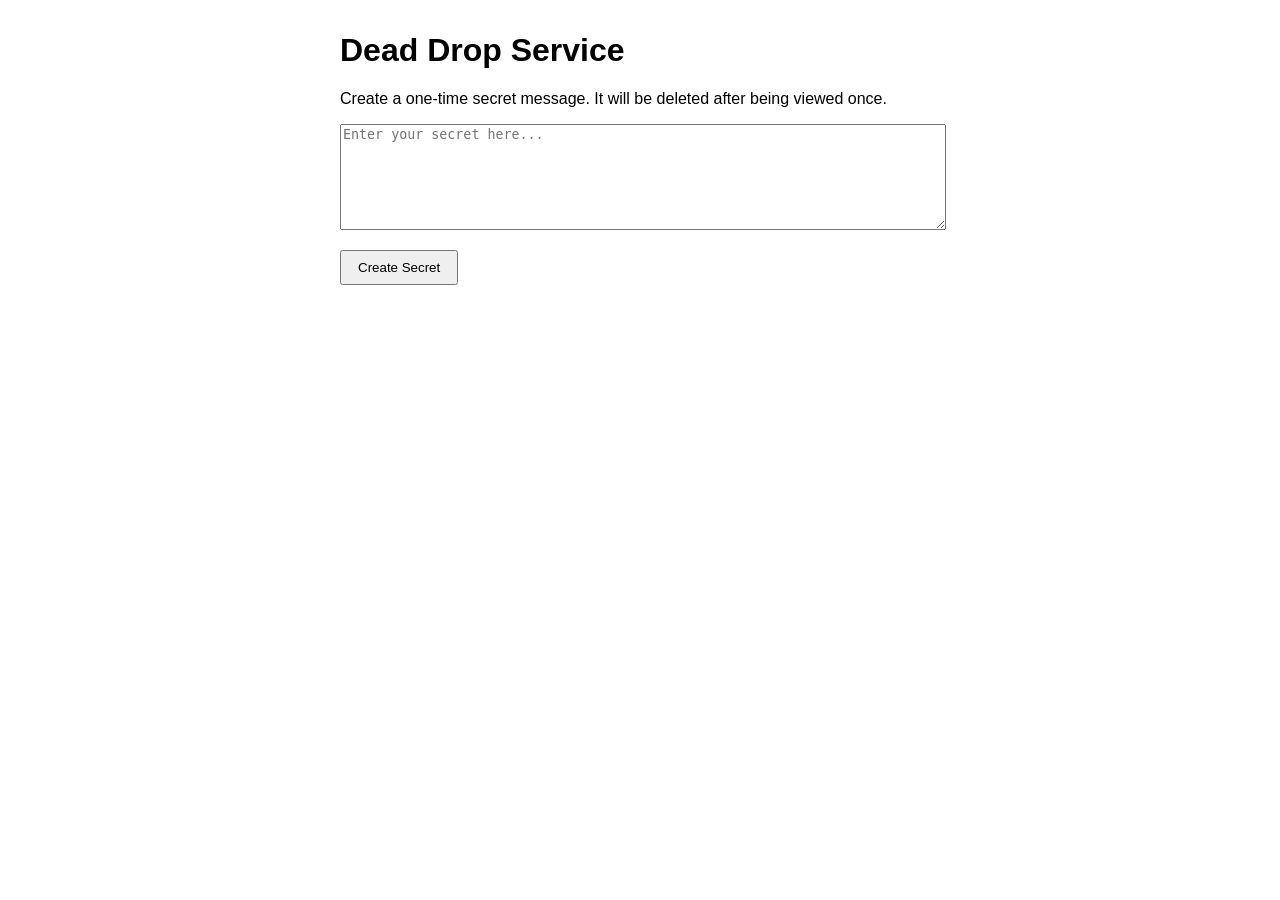
==== templates/index.html @ e65b7b0e "Add web-server and html forms" ====
<!DOCTYPE html>
<html lang="en">
<head>
    <meta charset="UTF-8">
    <meta name="viewport" content="width=device-width, initial-scale=1.0">
    <title>Dead Drop Service</title>
    <style>
        body { font-family: sans-serif; max-width: 600px; margin: 2rem auto; padding: 0 1rem; }
        textarea { width: 100%; height: 100px; margin-bottom: 1rem; }
        button { padding: 0.5rem 1rem; cursor: pointer; }
        #result { margin-top: 1rem; padding: 1rem; background: #f0f0f0; border-radius: 4px; display: none; }
        .error { color: red; }
    </style>
</head>
<body>
    <h1>Dead Drop Service</h1>
    <p>Create a one-time secret message. It will be deleted after being viewed once.</p>
    
    <textarea id="secretText" placeholder="Enter your secret here..."></textarea>
    <button onclick="createSecret()">Create Secret</button>

    <div id="result">
        <p>Secret link (copy this):</p>
        <code id="secretLink"></code>
    </div>

    <script>
        async function createSecret() {
            const text = document.getElementById('secretText').value;
            if (!text) return;

            try {
                const response = await fetch('/api/secret', {
                    method: 'POST',
                    headers: { 'Content-Type': 'application/json' },
                    body: JSON.stringify({ secret: text })
                });

                if (response.ok) {
                    const data = await response.json();
                    const link = `${window.location.protocol}//${window.location.host}/secret/${data.id}`;
                    document.getElementById('secretLink').textContent = link;
                    document.getElementById('result').style.display = 'block';
                } else {
                    alert('Error creating secret');
                }
            } catch (e) {
                console.error(e);
                alert('Network error');
            }
        }
    </script>
</body>
</html>
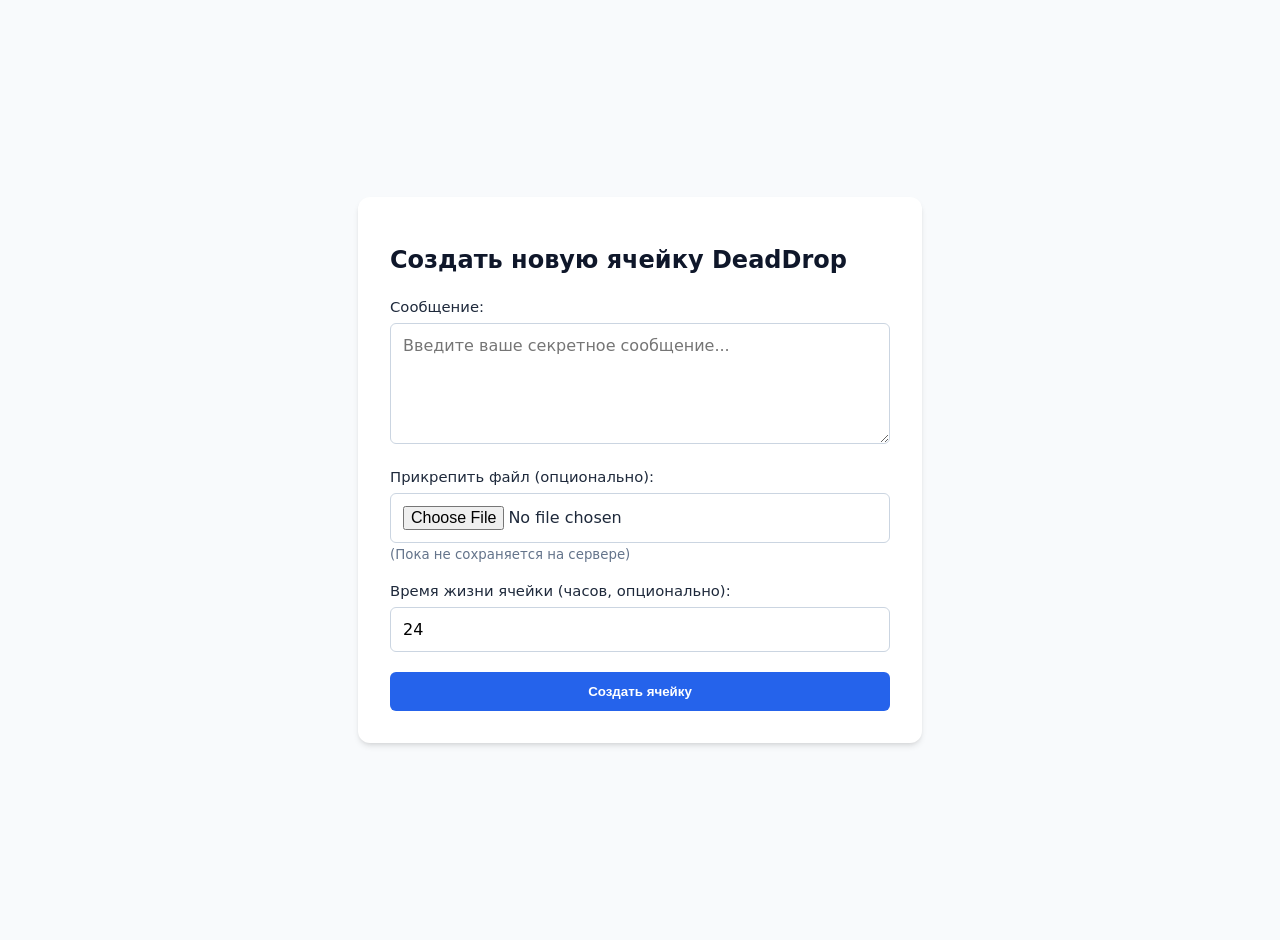
==== commit 44f311ad: "Refactor .html files" ====
--- a/templates/index.html
+++ b/templates/index.html
@@ -1,54 +1,194 @@
 <!DOCTYPE html>
-<html lang="en">
+<html lang="ru">
+
 <head>
     <meta charset="UTF-8">
     <meta name="viewport" content="width=device-width, initial-scale=1.0">
-    <title>Dead Drop Service</title>
+    <title>Создать новую ячейку DeadDrop</title>
     <style>
-        body { font-family: sans-serif; max-width: 600px; margin: 2rem auto; padding: 0 1rem; }
-        textarea { width: 100%; height: 100px; margin-bottom: 1rem; }
-        button { padding: 0.5rem 1rem; cursor: pointer; }
-        #result { margin-top: 1rem; padding: 1rem; background: #f0f0f0; border-radius: 4px; display: none; }
-        .error { color: red; }
+        :root {
+            --primary-color: #2563eb;
+            --bg-color: #f8fafc;
+            --card-bg: #ffffff;
+            --text-color: #1e293b;
+            --border-radius: 12px;
+        }
+
+        body {
+            font-family: 'Inter', system-ui, -apple-system, sans-serif;
+            background-color: var(--bg-color);
+            color: var(--text-color);
+            display: flex;
+            justify-content: center;
+            align-items: center;
+            min-height: 100vh;
+            margin: 0;
+            padding: 20px;
+        }
+
+        .container {
+            background: var(--card-bg);
+            padding: 2rem;
+            border-radius: var(--border-radius);
+            box-shadow: 0 4px 6px -1px rgb(0 0 0 / 0.1), 0 2px 4px -2px rgb(0 0 0 / 0.1);
+            width: 100%;
+            max-width: 500px;
+        }
+
+        h1 {
+            font-size: 1.5rem;
+            margin-bottom: 1.5rem;
+            color: #0f172a;
+        }
+
+        .form-group {
+            margin-bottom: 1.25rem;
+        }
+
+        label {
+            display: block;
+            margin-bottom: 0.5rem;
+            font-weight: 500;
+            font-size: 0.925rem;
+        }
+
+        textarea,
+        input[type="number"],
+        input[type="file"] {
+            width: 100%;
+            padding: 0.75rem;
+            border: 1px solid #cbd5e1;
+            border-radius: 6px;
+            font-family: inherit;
+            font-size: 1rem;
+            box-sizing: border-box;
+            /* Важно для padding */
+            transition: border-color 0.2s;
+        }
+
+        textarea:focus,
+        input:focus {
+            outline: none;
+            border-color: var(--primary-color);
+            box-shadow: 0 0 0 3px rgba(37, 99, 235, 0.1);
+        }
+
+        textarea {
+            resize: vertical;
+            min-height: 120px;
+        }
+
+        .btn {
+            background-color: var(--primary-color);
+            color: white;
+            border: none;
+            padding: 0.75rem 1.5rem;
+            border-radius: 6px;
+            font-weight: 600;
+            cursor: pointer;
+            width: 100%;
+            transition: background-color 0.2s;
+        }
+
+        .btn:hover {
+            background-color: #1d4ed8;
+        }
+
+        #result {
+            margin-top: 1.5rem;
+            padding: 1rem;
+            background: #f1f5f9;
+            border-radius: 6px;
+            display: none;
+            border: 1px solid #e2e8f0;
+        }
+
+        #result p {
+            margin: 0 0 0.5rem 0;
+            font-weight: 500;
+        }
+
+        #secretLink {
+            word-break: break-all;
+            font-family: monospace;
+            background: white;
+            padding: 4px 8px;
+            border-radius: 4px;
+            border: 1px solid #e2e8f0;
+            display: block;
+        }
     </style>
 </head>
+
 <body>
-    <h1>Dead Drop Service</h1>
-    <p>Create a one-time secret message. It will be deleted after being viewed once.</p>
-    
-    <textarea id="secretText" placeholder="Enter your secret here..."></textarea>
-    <button onclick="createSecret()">Create Secret</button>
 
-    <div id="result">
-        <p>Secret link (copy this):</p>
-        <code id="secretLink"></code>
+    <div class="container">
+        <h1>Создать новую ячейку DeadDrop</h1>
+
+        <form id="createForm" action="#" onsubmit="handleForm(event)">
+            <div class="form-group">
+                <label for="message">Сообщение:</label>
+                <textarea id="message" name="message" rows="5" required
+                    placeholder="Введите ваше секретное сообщение..."></textarea>
+            </div>
+
+            <div class="form-group">
+                <label for="file">Прикрепить файл (опционально):</label>
+                <input type="file" id="file" name="file">
+                <small style="color: #64748b; display: block; margin-top: 4px;">(Пока не сохраняется на сервере)</small>
+            </div>
+
+            <div class="form-group">
+                <label for="ttl">Время жизни ячейки (часов, опционально):</label>
+                <input type="number" id="ttl" name="ttl" min="1" placeholder="Например, 24" value="24">
+            </div>
+
+            <button type="submit" class="btn">Создать ячейку</button>
+        </form>
+
+        <div id="result">
+            <p>Ссылка на ячейку (скопируйте её):</p>
+            <code id="secretLink">...</code>
+        </div>
     </div>
 
     <script>
-        async function createSecret() {
-            const text = document.getElementById('secretText').value;
-            if (!text) return;
+        async function handleForm(event) {
+            event.preventDefault();
+
+            const message = document.getElementById('message').value;
+            // Файл и TTL пока игнорируем, так как бэкенд их не ждет
+
+            if (!message) return;
 
             try {
                 const response = await fetch('/api/secret', {
                     method: 'POST',
                     headers: { 'Content-Type': 'application/json' },
-                    body: JSON.stringify({ secret: text })
+                    body: JSON.stringify({
+                        secret: message
+                    })
                 });
 
                 if (response.ok) {
                     const data = await response.json();
                     const link = `${window.location.protocol}//${window.location.host}/secret/${data.id}`;
+
                     document.getElementById('secretLink').textContent = link;
                     document.getElementById('result').style.display = 'block';
+
+                    // Опционально: очистить форму
+                    // document.getElementById('message').value = '';
                 } else {
-                    alert('Error creating secret');
+                    alert('Ошибка при создании ячейки');
                 }
             } catch (e) {
                 console.error(e);
-                alert('Network error');
+                alert('Ошибка сети или сервера');
             }
         }
     </script>
+
 </body>
-</html>
+
+</html>
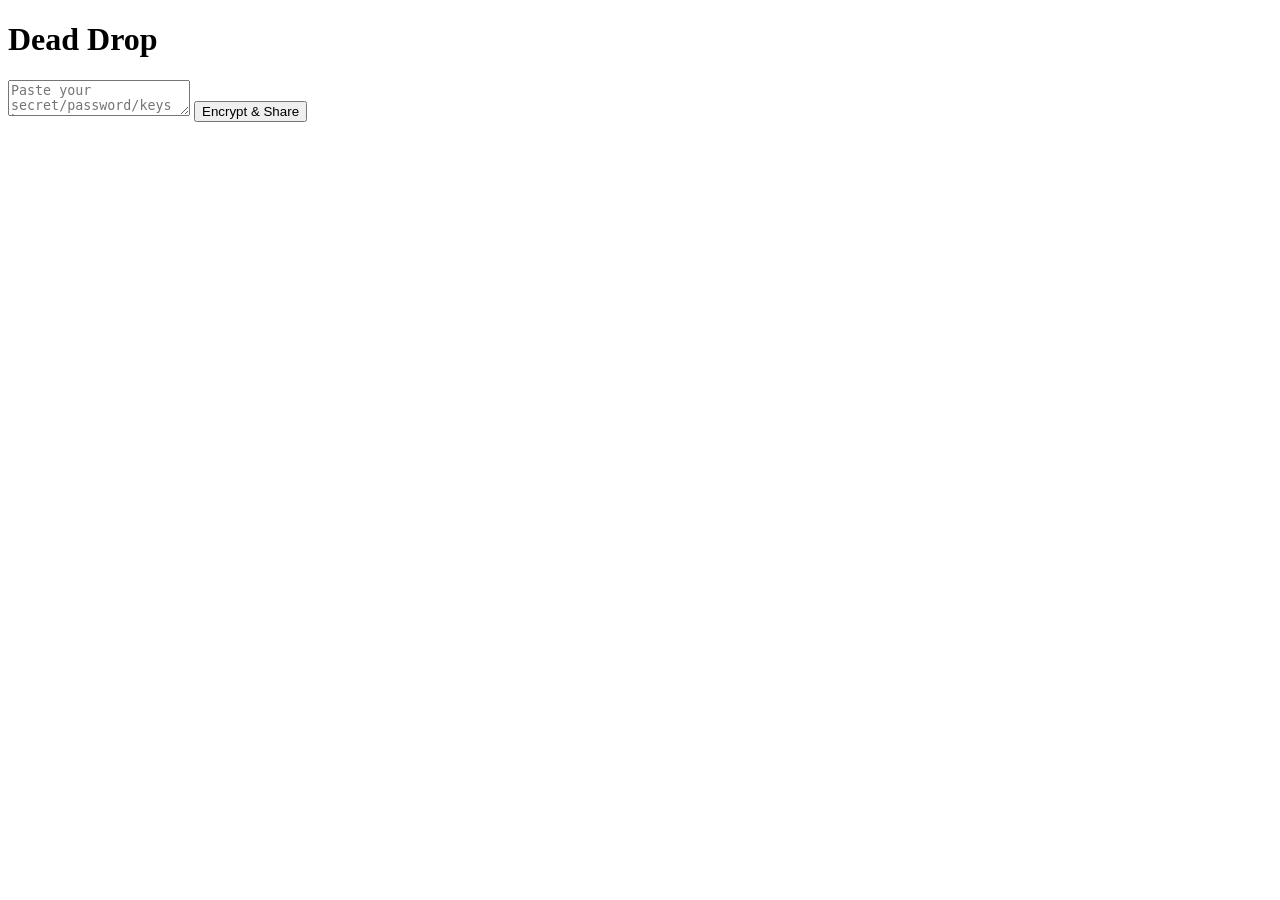
==== commit 69ffd91a: "Update UI to fashion Hacker UI" ====
--- a/templates/index.html
+++ b/templates/index.html
@@ -1,194 +1,66 @@
 <!DOCTYPE html>
-<html lang="ru">
+<html lang="en">
 
 <head>
     <meta charset="UTF-8">
     <meta name="viewport" content="width=device-width, initial-scale=1.0">
-    <title>Создать новую ячейку DeadDrop</title>
-    <style>
-        :root {
-            --primary-color: #2563eb;
-            --bg-color: #f8fafc;
-            --card-bg: #ffffff;
-            --text-color: #1e293b;
-            --border-radius: 12px;
-        }
-
-        body {
-            font-family: 'Inter', system-ui, -apple-system, sans-serif;
-            background-color: var(--bg-color);
-            color: var(--text-color);
-            display: flex;
-            justify-content: center;
-            align-items: center;
-            min-height: 100vh;
-            margin: 0;
-            padding: 20px;
-        }
-
-        .container {
-            background: var(--card-bg);
-            padding: 2rem;
-            border-radius: var(--border-radius);
-            box-shadow: 0 4px 6px -1px rgb(0 0 0 / 0.1), 0 2px 4px -2px rgb(0 0 0 / 0.1);
-            width: 100%;
-            max-width: 500px;
-        }
-
-        h1 {
-            font-size: 1.5rem;
-            margin-bottom: 1.5rem;
-            color: #0f172a;
-        }
-
-        .form-group {
-            margin-bottom: 1.25rem;
-        }
-
-        label {
-            display: block;
-            margin-bottom: 0.5rem;
-            font-weight: 500;
-            font-size: 0.925rem;
-        }
-
-        textarea,
-        input[type="number"],
-        input[type="file"] {
-            width: 100%;
-            padding: 0.75rem;
-            border: 1px solid #cbd5e1;
-            border-radius: 6px;
-            font-family: inherit;
-            font-size: 1rem;
-            box-sizing: border-box;
-            /* Важно для padding */
-            transition: border-color 0.2s;
-        }
-
-        textarea:focus,
-        input:focus {
-            outline: none;
-            border-color: var(--primary-color);
-            box-shadow: 0 0 0 3px rgba(37, 99, 235, 0.1);
-        }
-
-        textarea {
-            resize: vertical;
-            min-height: 120px;
-        }
-
-        .btn {
-            background-color: var(--primary-color);
-            color: white;
-            border: none;
-            padding: 0.75rem 1.5rem;
-            border-radius: 6px;
-            font-weight: 600;
-            cursor: pointer;
-            width: 100%;
-            transition: background-color 0.2s;
-        }
-
-        .btn:hover {
-            background-color: #1d4ed8;
-        }
-
-        #result {
-            margin-top: 1.5rem;
-            padding: 1rem;
-            background: #f1f5f9;
-            border-radius: 6px;
-            display: none;
-            border: 1px solid #e2e8f0;
-        }
-
-        #result p {
-            margin: 0 0 0.5rem 0;
-            font-weight: 500;
-        }
-
-        #secretLink {
-            word-break: break-all;
-            font-family: monospace;
-            background: white;
-            padding: 4px 8px;
-            border-radius: 4px;
-            border: 1px solid #e2e8f0;
-            display: block;
-        }
-    </style>
+    <title>Dead Drop | Secure Share</title>
+    <link rel="stylesheet" href="/style.css">
 </head>
 
 <body>
-
     <div class="container">
-        <h1>Создать новую ячейку DeadDrop</h1>
-
-        <form id="createForm" action="#" onsubmit="handleForm(event)">
-            <div class="form-group">
-                <label for="message">Сообщение:</label>
-                <textarea id="message" name="message" rows="5" required
-                    placeholder="Введите ваше секретное сообщение..."></textarea>
-            </div>
-
-            <div class="form-group">
-                <label for="file">Прикрепить файл (опционально):</label>
-                <input type="file" id="file" name="file">
-                <small style="color: #64748b; display: block; margin-top: 4px;">(Пока не сохраняется на сервере)</small>
-            </div>
-
-            <div class="form-group">
-                <label for="ttl">Время жизни ячейки (часов, опционально):</label>
-                <input type="number" id="ttl" name="ttl" min="1" placeholder="Например, 24" value="24">
-            </div>
-
-            <button type="submit" class="btn">Создать ячейку</button>
-        </form>
-
-        <div id="result">
-            <p>Ссылка на ячейку (скопируйте её):</p>
-            <code id="secretLink">...</code>
+        <div class="card">
+            <h1>Dead Drop</h1>
+            <textarea id="secretInput" placeholder="Paste your secret/password/keys here..."></textarea>
+            <button id="createBtn" onclick="createSecret()">Encrypt & Share</button>
+            <div id="result" class="secret-view" style="display:none; text-align: center;"></div>
         </div>
     </div>
 
     <script>
-        async function handleForm(event) {
-            event.preventDefault();
+        async function createSecret() {
+            const secret = document.getElementById('secretInput').value;
+            if (!secret) return;
 
-            const message = document.getElementById('message').value;
-            // Файл и TTL пока игнорируем, так как бэкенд их не ждет
-
-            if (!message) return;
+            const btn = document.getElementById('createBtn');
+            btn.innerText = "Encrypting...";
+            btn.disabled = true;
 
             try {
                 const response = await fetch('/api/secret', {
                     method: 'POST',
                     headers: { 'Content-Type': 'application/json' },
-                    body: JSON.stringify({
-                        secret: message
-                    })
+                    body: JSON.stringify({ secret: secret })
                 });
 
                 if (response.ok) {
                     const data = await response.json();
-                    const link = `${window.location.protocol}//${window.location.host}/secret/${data.id}`;
+                    const link = window.location.origin + "/secret/" + data.id;
 
-                    document.getElementById('secretLink').textContent = link;
-                    document.getElementById('result').style.display = 'block';
+                    document.getElementById('secretInput').style.display = 'none';
+                    btn.style.display = 'none';
 
-                    // Опционально: очистить форму
-                    // document.getElementById('message').value = '';
+                    const resultDiv = document.getElementById('result');
+                    resultDiv.style.display = 'block';
+                    resultDiv.innerHTML = `
+                        <p style="color:#aaa">Secret Link (One-time use):</p>
+                        <a href="${link}" style="color:var(--accent-color); font-size:1.2em;">${link}</a>
+                        <p class="burn-notice">This link will self-destruct after reading.</p>
+                    `;
                 } else {
-                    alert('Ошибка при создании ячейки');
+                    alert("System Error. Connection Terminated.");
+                    btn.innerText = "Encrypt & Share";
+                    btn.disabled = false;
                 }
             } catch (e) {
                 console.error(e);
-                alert('Ошибка сети или сервера');
+                alert("Network Error.");
+                btn.innerText = "Encrypt & Share";
+                btn.disabled = false;
             }
         }
     </script>
-
 </body>
 
 </html>
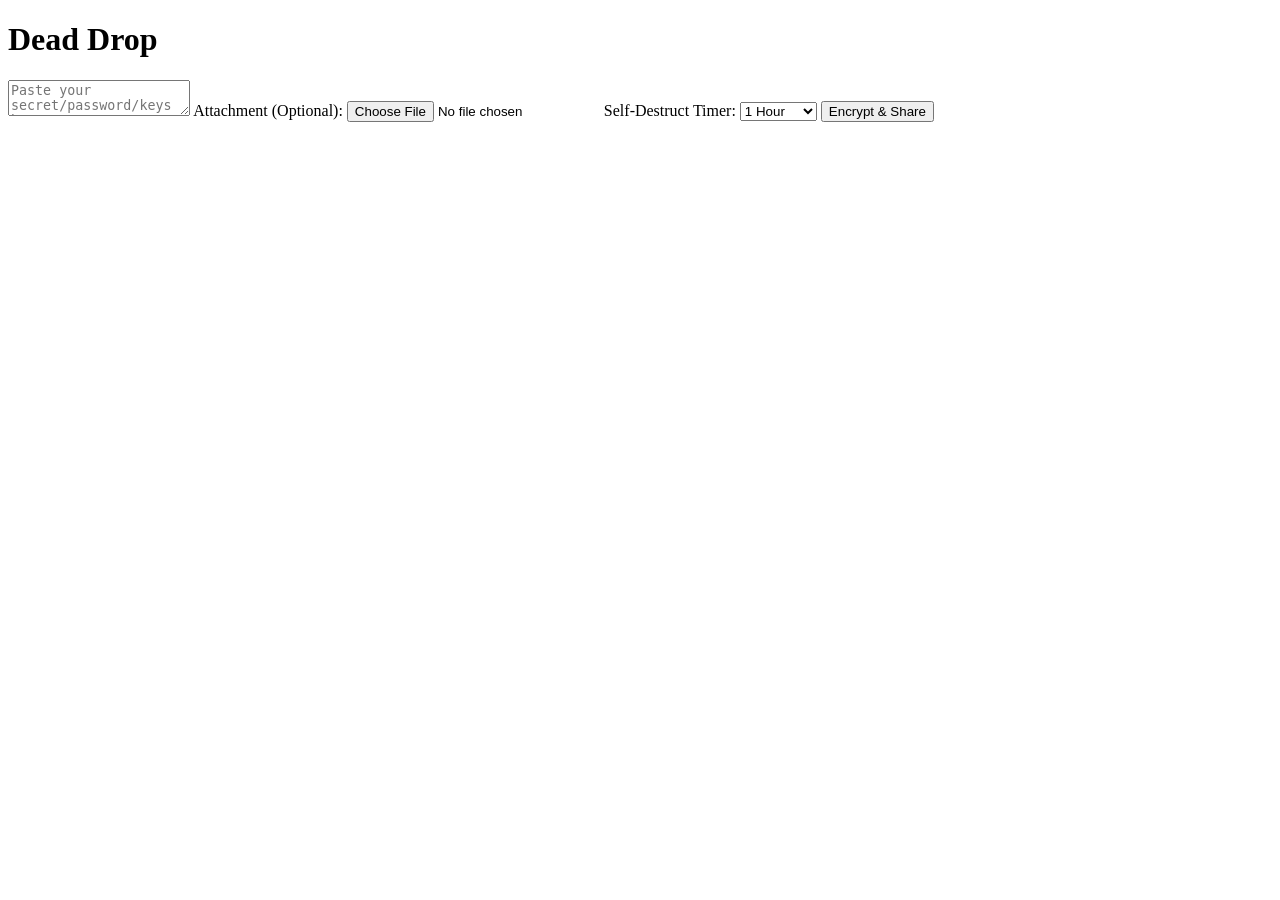
==== commit 8e573de0: "Add TTL and add file to UI (no backend implemetation)" ====
--- a/templates/index.html
+++ b/templates/index.html
@@ -13,6 +13,16 @@
         <div class="card">
             <h1>Dead Drop</h1>
             <textarea id="secretInput" placeholder="Paste your secret/password/keys here..."></textarea>
+
+            <label for="fileInput">Attachment (Optional):</label>
+            <input type="file" id="fileInput">
+
+            <label for="ttlSelect">Self-Destruct Timer:</label>
+            <select id="ttlSelect">
+                <option value="1h">1 Hour</option>
+                <option value="24h">24 Hours</option>
+                <option value="7d">7 Days</option>
+            </select>
             <button id="createBtn" onclick="createSecret()">Encrypt & Share</button>
             <div id="result" class="secret-view" style="display:none; text-align: center;"></div>
         </div>
